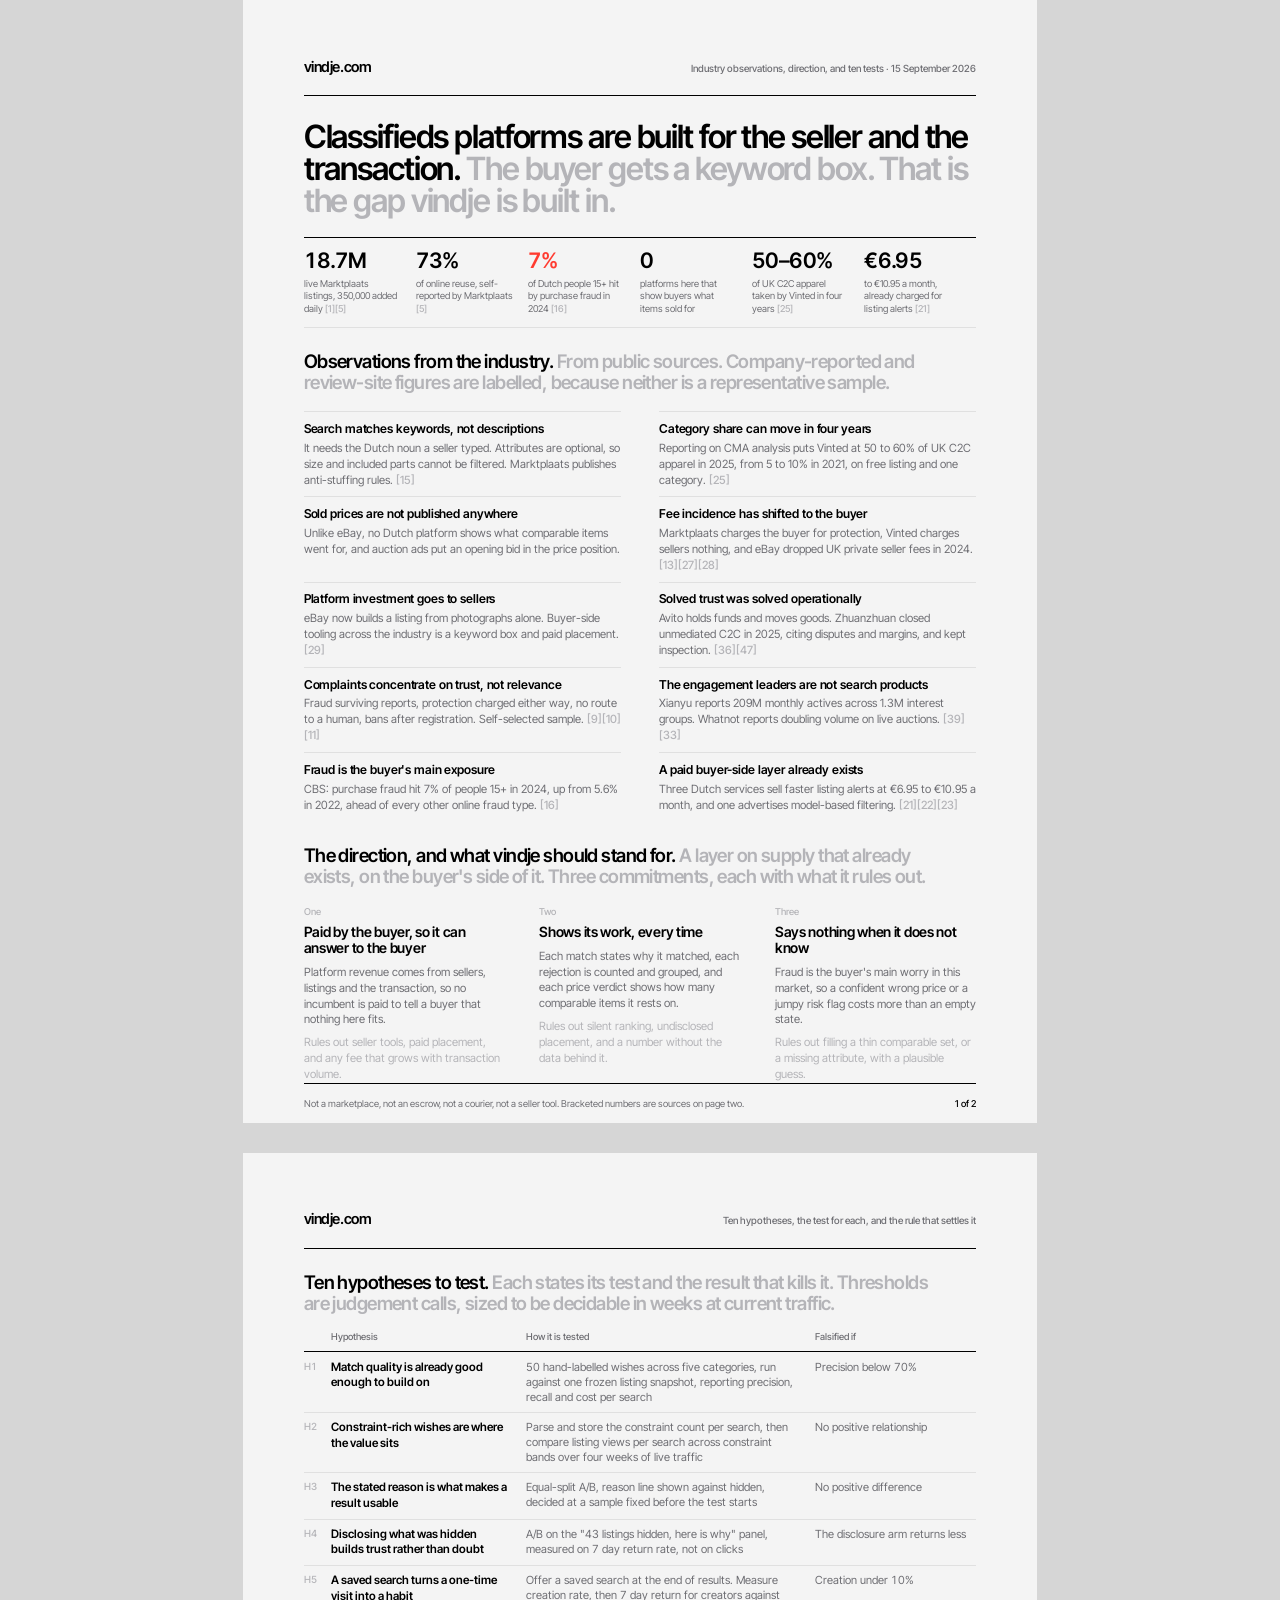
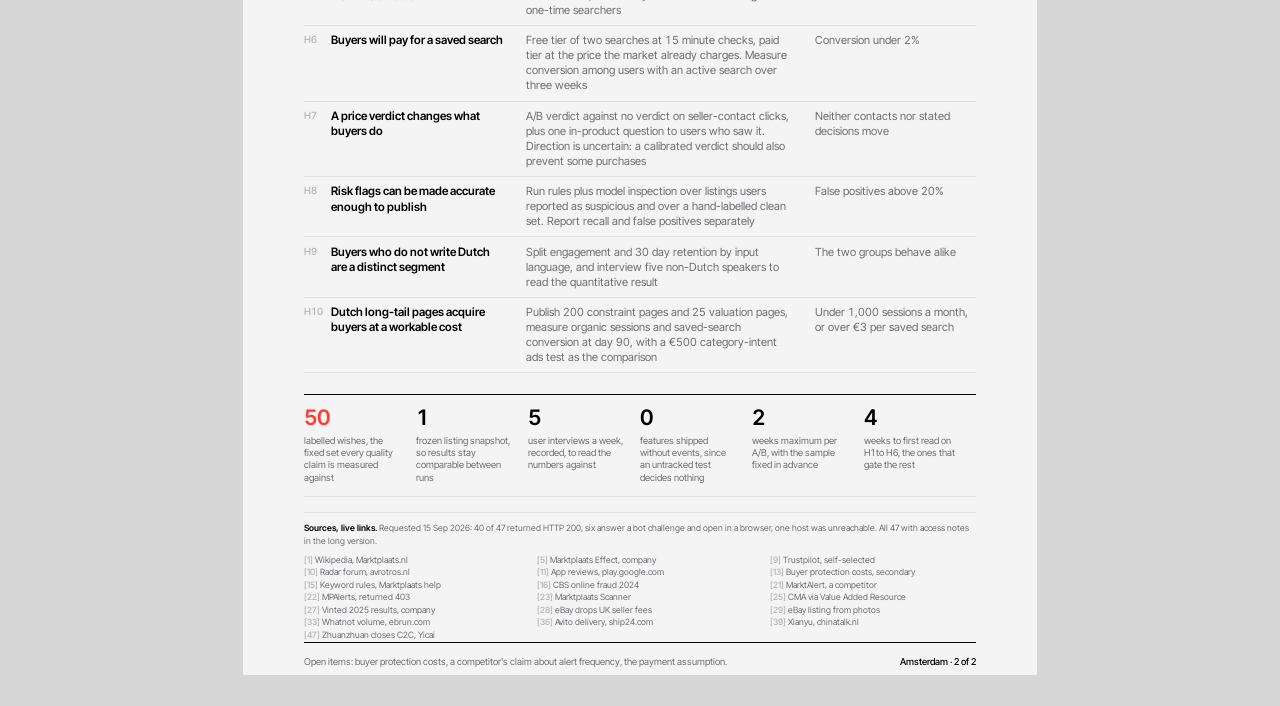
==== docs/vindje-observations-and-tests.html @ d4344ab0 "Add a second two pager: observations, direction, ten tests A new document rather than a replacement," ====
<!doctype html>
<html lang="en">
<head>
<meta charset="utf-8">
<title>vindje. Industry observations, direction, and ten tests</title>
<style>
@font-face{font-family:"Inter Tight";font-style:normal;font-weight:100 900;font-display:block;src:url([data-uri]) format("woff2");}

:root{
  --paper:#F4F4F4;
  --ink:#000000;
  --ink-2:#6E6E73;
  --ink-3:#B4B4B8;
  --hairline:#E0E0E0;
  --accent:#FF3B30;
  --font-sans:"Inter Tight",-apple-system,BlinkMacSystemFont,sans-serif;
}

*{box-sizing:border-box;margin:0;padding:0;}
html{background:#D6D6D6;}
body{
  font-family:var(--font-sans);
  color:var(--ink);
  font-size:9.4pt;
  line-height:1.45;
  -webkit-font-smoothing:antialiased;
}
td,.fig-n{font-variant-numeric:tabular-nums;}
.r{color:var(--ink-3);font-weight:500;}

.page{
  width:210mm;
  height:297mm;
  background:var(--paper);
  padding:15mm 16mm 12mm;
  margin:0 auto 8mm;
  display:flex;
  flex-direction:column;
  overflow:hidden;
}

.masthead{
  display:flex;
  justify-content:space-between;
  align-items:baseline;
  padding-bottom:4.5mm;
  border-bottom:1px solid var(--ink);
}
.wordmark{font-size:11pt;font-weight:600;letter-spacing:-.03em;}
.masthead .meta{font-size:7.4pt;font-weight:500;color:var(--ink-2);}

h1{
  font-size:24pt;
  font-weight:600;
  letter-spacing:-.035em;
  line-height:1;
  margin:6.5mm 0 0;
  max-width:36ch;
}
h1 .cont{color:var(--ink-3);}

h2{
  font-size:14pt;
  font-weight:600;
  letter-spacing:-.03em;
  line-height:1.12;
  max-width:54ch;
}
h2 .cont{color:var(--ink-3);}
.sec{margin-top:6.5mm;}

.figs{
  display:grid;
  grid-template-columns:repeat(6,1fr);
  margin-top:5.5mm;
  border-top:1px solid var(--ink);
  border-bottom:1px solid var(--hairline);
}
.fig{padding:3.1mm 4mm 3.1mm 0;}
.fig-n{font-size:16pt;font-weight:600;letter-spacing:-.03em;line-height:1;}
.fig-n.hot{color:var(--accent);}
.fig-l{margin-top:1.8mm;font-size:7.1pt;color:var(--ink-2);line-height:1.3;}

.findings{
  margin-top:4.5mm;
  display:grid;
  grid-template-columns:1fr 1fr;
  column-gap:10mm;
  list-style:none;
}
.findings li{padding:2.1mm 0;border-top:1px solid var(--hairline);}
.findings .k{display:block;font-size:9.2pt;font-weight:600;letter-spacing:-.01em;}
.findings .v{display:block;margin-top:.8mm;font-size:8.5pt;color:var(--ink-2);line-height:1.4;}

.stands{margin-top:4.5mm;display:grid;grid-template-columns:1fr 1fr 1fr;gap:9mm;}
.stands .idx{font-size:7.1pt;font-weight:500;color:var(--ink-3);}
.stands h3{font-size:10.6pt;font-weight:600;letter-spacing:-.02em;margin-top:1.5mm;line-height:1.15;}
.stands p{font-size:8.5pt;color:var(--ink-2);margin-top:2.2mm;line-height:1.4;}
.stands p.rules{margin-top:1.8mm;color:var(--ink-3);}

table{width:100%;border-collapse:collapse;margin-top:4mm;}
th{
  text-align:left;
  font-size:7.1pt;
  font-weight:500;
  color:var(--ink-2);
  padding:0 5mm 2mm 0;
  border-bottom:1px solid var(--ink);
  vertical-align:bottom;
}
th:last-child,td:last-child{padding-right:0;}
td{
  padding:1.9mm 5mm 1.9mm 0;
  border-bottom:1px solid var(--hairline);
  font-size:8.4pt;
  color:var(--ink-2);
  line-height:1.34;
  vertical-align:top;
}
td.n{color:var(--ink-3);font-weight:500;font-size:7.4pt;padding-right:2mm;}
td.lead{color:var(--ink);font-weight:600;font-size:8.7pt;}

.sources{
  margin-top:4mm;
  padding-top:2.6mm;
  border-top:1px solid var(--hairline);
  font-size:6.5pt;
  line-height:1.45;
  color:var(--ink-2);
}
.sources .head{color:var(--ink);font-weight:600;}
.sources ul{
  margin-top:1.6mm;
  list-style:none;
  display:grid;
  grid-template-columns:1fr 1fr 1fr;
  column-gap:7mm;
}
.sources a{color:var(--ink-2);text-decoration:none;}
.sources .n{color:var(--ink-3);font-weight:500;}

footer{
  margin-top:auto;
  padding-top:3.4mm;
  border-top:1px solid var(--ink);
  display:flex;
  justify-content:space-between;
  align-items:baseline;
  gap:10mm;
  font-size:7.1pt;
  color:var(--ink-2);
}
footer .sig{color:var(--ink);font-weight:500;white-space:nowrap;}

@page{size:A4;margin:0;}
@media print{
  html{background:var(--paper);}
  .page{margin:0;break-after:page;}
  .page:last-child{break-after:auto;}
  *{-webkit-print-color-adjust:exact;print-color-adjust:exact;}
}
</style>
</head>
<body>

<!-- ============ PAGE 1 ============ -->
<section class="page">
  <div class="masthead">
    <div class="wordmark">vindje.com</div>
    <div class="meta">Industry observations, direction, and ten tests &middot; 15 September 2026</div>
  </div>

  <h1>
    <span>Classifieds platforms are built for the seller and the transaction.</span>
    <span class="cont">The buyer gets a keyword box. That is the gap vindje is built in.</span>
  </h1>

  <div class="figs">
    <div class="fig"><div class="fig-n">18.7M</div><div class="fig-l">live Marktplaats listings, 350,000 added daily <span class="r">[1][5]</span></div></div>
    <div class="fig"><div class="fig-n">73%</div><div class="fig-l">of online reuse, self-reported by Marktplaats <span class="r">[5]</span></div></div>
    <div class="fig"><div class="fig-n hot">7%</div><div class="fig-l">of Dutch people 15+ hit by purchase fraud in 2024 <span class="r">[16]</span></div></div>
    <div class="fig"><div class="fig-n">0</div><div class="fig-l">platforms here that show buyers what items sold for</div></div>
    <div class="fig"><div class="fig-n">50&ndash;60%</div><div class="fig-l">of UK C2C apparel taken by Vinted in four years <span class="r">[25]</span></div></div>
    <div class="fig"><div class="fig-n">&euro;6.95</div><div class="fig-l">to &euro;10.95 a month, already charged for listing alerts <span class="r">[21]</span></div></div>
  </div>

  <div class="sec">
    <h2><span>Observations from the industry.</span> <span class="cont">From public sources. Company-reported and review-site figures are labelled, because neither is a representative sample.</span></h2>
    <ul class="findings">
      <li><span class="k">Search matches keywords, not descriptions</span><span class="v">It needs the Dutch noun a seller typed. Attributes are optional, so size and included parts cannot be filtered. Marktplaats publishes anti-stuffing rules. <span class="r">[15]</span></span></li>
      <li><span class="k">Category share can move in four years</span><span class="v">Reporting on CMA analysis puts Vinted at 50 to 60% of UK C2C apparel in 2025, from 5 to 10% in 2021, on free listing and one category. <span class="r">[25]</span></span></li>
      <li><span class="k">Sold prices are not published anywhere</span><span class="v">Unlike eBay, no Dutch platform shows what comparable items went for, and auction ads put an opening bid in the price position.</span></li>
      <li><span class="k">Fee incidence has shifted to the buyer</span><span class="v">Marktplaats charges the buyer for protection, Vinted charges sellers nothing, and eBay dropped UK private seller fees in 2024. <span class="r">[13][27][28]</span></span></li>
      <li><span class="k">Platform investment goes to sellers</span><span class="v">eBay now builds a listing from photographs alone. Buyer-side tooling across the industry is a keyword box and paid placement. <span class="r">[29]</span></span></li>
      <li><span class="k">Solved trust was solved operationally</span><span class="v">Avito holds funds and moves goods. Zhuanzhuan closed unmediated C2C in 2025, citing disputes and margins, and kept inspection. <span class="r">[36][47]</span></span></li>
      <li><span class="k">Complaints concentrate on trust, not relevance</span><span class="v">Fraud surviving reports, protection charged either way, no route to a human, bans after registration. Self-selected sample. <span class="r">[9][10][11]</span></span></li>
      <li><span class="k">The engagement leaders are not search products</span><span class="v">Xianyu reports 209M monthly actives across 1.3M interest groups. Whatnot reports doubling volume on live auctions. <span class="r">[39][33]</span></span></li>
      <li><span class="k">Fraud is the buyer's main exposure</span><span class="v">CBS: purchase fraud hit 7% of people 15+ in 2024, up from 5.6% in 2022, ahead of every other online fraud type. <span class="r">[16]</span></span></li>
      <li><span class="k">A paid buyer-side layer already exists</span><span class="v">Three Dutch services sell faster listing alerts at &euro;6.95 to &euro;10.95 a month, and one advertises model-based filtering. <span class="r">[21][22][23]</span></span></li>
    </ul>
  </div>

  <div class="sec">
    <h2><span>The direction, and what vindje should stand for.</span> <span class="cont">A layer on supply that already exists, on the buyer's side of it. Three commitments, each with what it rules out.</span></h2>
    <div class="stands">
      <div>
        <div class="idx">One</div>
        <h3>Paid by the buyer, so it can answer to the buyer</h3>
        <p>Platform revenue comes from sellers, listings and the transaction, so no incumbent is paid to tell a buyer that nothing here fits.</p>
        <p class="rules">Rules out seller tools, paid placement, and any fee that grows with transaction volume.</p>
      </div>
      <div>
        <div class="idx">Two</div>
        <h3>Shows its work, every time</h3>
        <p>Each match states why it matched, each rejection is counted and grouped, and each price verdict shows how many comparable items it rests on.</p>
        <p class="rules">Rules out silent ranking, undisclosed placement, and a number without the data behind it.</p>
      </div>
      <div>
        <div class="idx">Three</div>
        <h3>Says nothing when it does not know</h3>
        <p>Fraud is the buyer's main worry in this market, so a confident wrong price or a jumpy risk flag costs more than an empty state.</p>
        <p class="rules">Rules out filling a thin comparable set, or a missing attribute, with a plausible guess.</p>
      </div>
    </div>
  </div>

  <footer>
    <span>Not a marketplace, not an escrow, not a courier, not a seller tool. Bracketed numbers are sources on page two.</span>
    <span class="sig">1 of 2</span>
  </footer>
</section>

<!-- ============ PAGE 2 ============ -->
<section class="page">
  <div class="masthead">
    <div class="wordmark">vindje.com</div>
    <div class="meta">Ten hypotheses, the test for each, and the rule that settles it</div>
  </div>

  <div class="sec">
    <h2><span>Ten hypotheses to test.</span> <span class="cont">Each states its test and the result that kills it. Thresholds are judgement calls, sized to be decidable in weeks at current traffic.</span></h2>
    <table>
      <tr><th style="width:4%"></th><th style="width:29%">Hypothesis</th><th style="width:43%">How it is tested</th><th style="width:24%">Falsified if</th></tr>
      <tr><td class="n">H1</td><td class="lead">Match quality is already good enough to build on</td><td>50 hand-labelled wishes across five categories, run against one frozen listing snapshot, reporting precision, recall and cost per search</td><td>Precision below 70%</td></tr>
      <tr><td class="n">H2</td><td class="lead">Constraint-rich wishes are where the value sits</td><td>Parse and store the constraint count per search, then compare listing views per search across constraint bands over four weeks of live traffic</td><td>No positive relationship</td></tr>
      <tr><td class="n">H3</td><td class="lead">The stated reason is what makes a result usable</td><td>Equal-split A/B, reason line shown against hidden, decided at a sample fixed before the test starts</td><td>No positive difference</td></tr>
      <tr><td class="n">H4</td><td class="lead">Disclosing what was hidden builds trust rather than doubt</td><td>A/B on the "43 listings hidden, here is why" panel, measured on 7 day return rate, not on clicks</td><td>The disclosure arm returns less</td></tr>
      <tr><td class="n">H5</td><td class="lead">A saved search turns a one-time visit into a habit</td><td>Offer a saved search at the end of results. Measure creation rate, then 7 day return for creators against one-time searchers</td><td>Creation under 10%</td></tr>
      <tr><td class="n">H6</td><td class="lead">Buyers will pay for a saved search</td><td>Free tier of two searches at 15 minute checks, paid tier at the price the market already charges. Measure conversion among users with an active search over three weeks</td><td>Conversion under 2%</td></tr>
      <tr><td class="n">H7</td><td class="lead">A price verdict changes what buyers do</td><td>A/B verdict against no verdict on seller-contact clicks, plus one in-product question to users who saw it. Direction is uncertain: a calibrated verdict should also prevent some purchases</td><td>Neither contacts nor stated decisions move</td></tr>
      <tr><td class="n">H8</td><td class="lead">Risk flags can be made accurate enough to publish</td><td>Run rules plus model inspection over listings users reported as suspicious and over a hand-labelled clean set. Report recall and false positives separately</td><td>False positives above 20%</td></tr>
      <tr><td class="n">H9</td><td class="lead">Buyers who do not write Dutch are a distinct segment</td><td>Split engagement and 30 day retention by input language, and interview five non-Dutch speakers to read the quantitative result</td><td>The two groups behave alike</td></tr>
      <tr><td class="n">H10</td><td class="lead">Dutch long-tail pages acquire buyers at a workable cost</td><td>Publish 200 constraint pages and 25 valuation pages, measure organic sessions and saved-search conversion at day 90, with a &euro;500 category-intent ads test as the comparison</td><td>Under 1,000 sessions a month, or over &euro;3 per saved search</td></tr>
    </table>
  </div>

  <div class="figs">
    <div class="fig"><div class="fig-n hot">50</div><div class="fig-l">labelled wishes, the fixed set every quality claim is measured against</div></div>
    <div class="fig"><div class="fig-n">1</div><div class="fig-l">frozen listing snapshot, so results stay comparable between runs</div></div>
    <div class="fig"><div class="fig-n">5</div><div class="fig-l">user interviews a week, recorded, to read the numbers against</div></div>
    <div class="fig"><div class="fig-n">0</div><div class="fig-l">features shipped without events, since an untracked test decides nothing</div></div>
    <div class="fig"><div class="fig-n">2</div><div class="fig-l">weeks maximum per A/B, with the sample fixed in advance</div></div>
    <div class="fig"><div class="fig-n">4</div><div class="fig-l">weeks to first read on H1 to H6, the ones that gate the rest</div></div>
  </div>

  <div class="sources">
    <span class="head">Sources, live links.</span> Requested 15 Sep 2026: 40 of 47 returned HTTP 200, six answer a bot challenge and open in a browser, one host was unreachable. All 47 with access notes in the long version.
    <ul>
      <li><a href="https://en.wikipedia.org/wiki/Marktplaats.nl"><span class="n">[1]</span> Wikipedia, Marktplaats.nl</a></li>
      <li><a href="https://www.marktplaats.nl/m/the-marktplaats-effect/"><span class="n">[5]</span> Marktplaats Effect, company</a></li>
      <li><a href="https://www.trustpilot.com/review/www.marktplaats.nl"><span class="n">[9]</span> Trustpilot, self-selected</a></li>
      <li><a href="https://radar-forum.avrotros.nl/webwinkels-f69/problemen-met-marktplaats-nl-t17863.html"><span class="n">[10]</span> Radar forum, avrotros.nl</a></li>
      <li><a href="https://play.google.com/store/apps/details?id=nl.marktplaats.android"><span class="n">[11]</span> App reviews, play.google.com</a></li>
      <li><a href="https://marktalert.nl/blog/marktplaats-kopersbescherming-hoe-werkt-het"><span class="n">[13]</span> Buyer protection costs, secondary</a></li>
      <li><a href="https://help.marktplaats.nl/s/article/regels-over-het-gebruik-van-zoekwoorden-in-advertenties"><span class="n">[15]</span> Keyword rules, Marktplaats help</a></li>
      <li><a href="https://www.cbs.nl/nl-nl/longread/rapportages/2025/online-veiligheid-en-criminaliteit-2024/4-online-oplichting-en-fraude"><span class="n">[16]</span> CBS online fraud 2024</a></li>
      <li><a href="https://marktalert.nl/vergelijking"><span class="n">[21]</span> MarktAlert, a competitor</a></li>
      <li><a href="https://mpalerts.nl/"><span class="n">[22]</span> MPAlerts, returned 403</a></li>
      <li><a href="https://www.marktplaatsscanner.com/"><span class="n">[23]</span> Marktplaats Scanner</a></li>
      <li><a href="https://www.valueaddedresource.net/cma-vinted-leads-uk-apparel-gmv/"><span class="n">[25]</span> CMA via Value Added Resource</a></li>
      <li><a href="https://company.vinted.com/newsroom/financial-results-2025"><span class="n">[27]</span> Vinted 2025 results, company</a></li>
      <li><a href="https://techcrunch.com/2024/10/01/ebay-removes-uk-seller-fees-to-counter-new-wave-of-marketplace-startups"><span class="n">[28]</span> eBay drops UK seller fees</a></li>
      <li><a href="https://www.valueaddedresource.net/ebay-ai-magical-listing-revisited/"><span class="n">[29]</span> eBay listing from photos</a></li>
      <li><a href="https://english.ebrun.com/20260211/640428.shtml"><span class="n">[33]</span> Whatnot volume, ebrun.com</a></li>
      <li><a href="https://www.ship24.com/shops/avito-tracking"><span class="n">[36]</span> Avito delivery, ship24.com</a></li>
      <li><a href="https://www.chinatalk.nl/alibabas-xianyu-more-than-just-a-second-hand-marketplace/"><span class="n">[39]</span> Xianyu, chinatalk.nl</a></li>
      <li><a href="https://www.yicaiglobal.com/news/chinese-used-goods-site-zhuanzhuan-to-close-c2c-market-due-to-disputes-profit-margin"><span class="n">[47]</span> Zhuanzhuan closes C2C, Yicai</a></li>
    </ul>
  </div>

  <footer>
    <span>Open items: buyer protection costs, a competitor's claim about alert frequency, the payment assumption.</span>
    <span class="sig">Amsterdam &middot; 2 of 2</span>
  </footer>
</section>

</body>
</html>
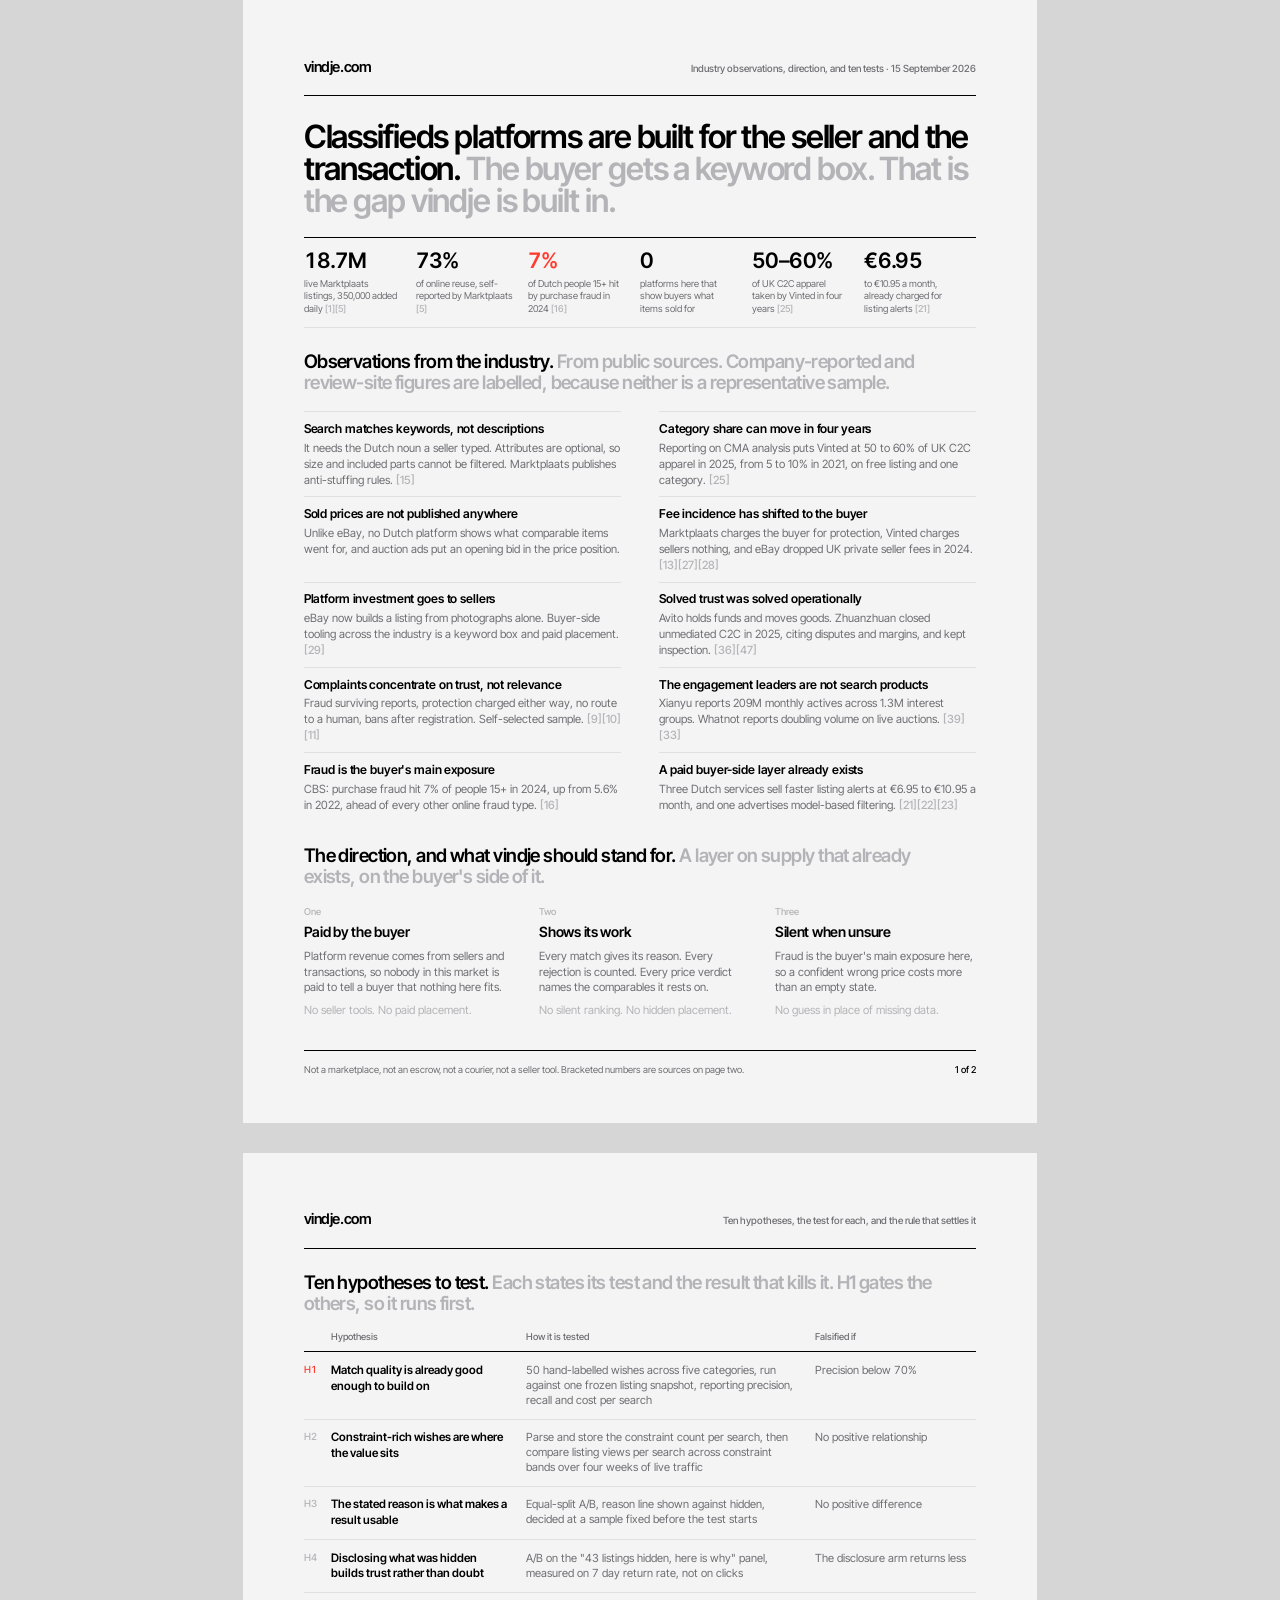
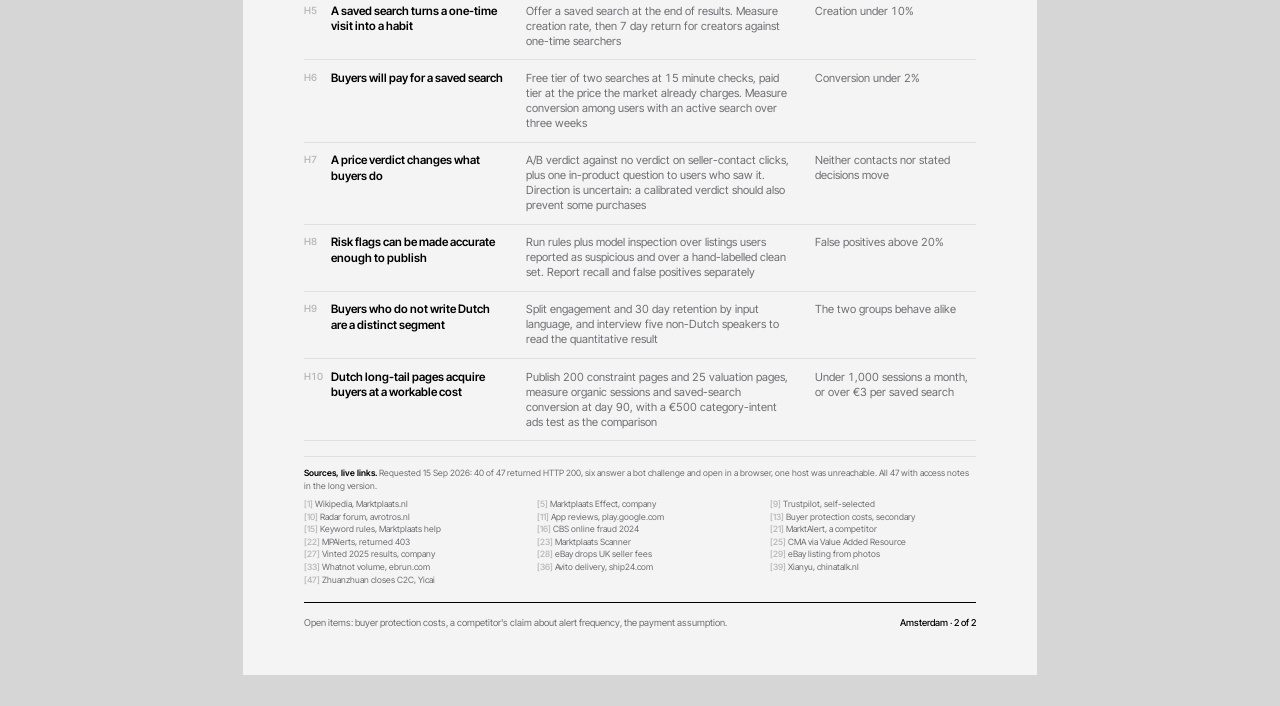
==== commit 681b2e3d: "Drop the method band, simplify the direction section The six figure method band on page two is remov" ====
--- a/docs/vindje-observations-and-tests.html
+++ b/docs/vindje-observations-and-tests.html
@@ -110,7 +110,7 @@
 }
 th:last-child,td:last-child{padding-right:0;}
 td{
-  padding:1.9mm 5mm 1.9mm 0;
+  padding:2.8mm 5mm 2.8mm 0;
   border-bottom:1px solid var(--hairline);
   font-size:8.4pt;
   color:var(--ink-2);
@@ -201,25 +201,25 @@
   </div>
 
   <div class="sec">
-    <h2><span>The direction, and what vindje should stand for.</span> <span class="cont">A layer on supply that already exists, on the buyer's side of it. Three commitments, each with what it rules out.</span></h2>
+    <h2><span>The direction, and what vindje should stand for.</span> <span class="cont">A layer on supply that already exists, on the buyer's side of it.</span></h2>
     <div class="stands">
       <div>
         <div class="idx">One</div>
-        <h3>Paid by the buyer, so it can answer to the buyer</h3>
-        <p>Platform revenue comes from sellers, listings and the transaction, so no incumbent is paid to tell a buyer that nothing here fits.</p>
-        <p class="rules">Rules out seller tools, paid placement, and any fee that grows with transaction volume.</p>
+        <h3>Paid by the buyer</h3>
+        <p>Platform revenue comes from sellers and transactions, so nobody in this market is paid to tell a buyer that nothing here fits.</p>
+        <p class="rules">No seller tools. No paid placement.</p>
       </div>
       <div>
         <div class="idx">Two</div>
-        <h3>Shows its work, every time</h3>
-        <p>Each match states why it matched, each rejection is counted and grouped, and each price verdict shows how many comparable items it rests on.</p>
-        <p class="rules">Rules out silent ranking, undisclosed placement, and a number without the data behind it.</p>
+        <h3>Shows its work</h3>
+        <p>Every match gives its reason. Every rejection is counted. Every price verdict names the comparables it rests on.</p>
+        <p class="rules">No silent ranking. No hidden placement.</p>
       </div>
       <div>
         <div class="idx">Three</div>
-        <h3>Says nothing when it does not know</h3>
-        <p>Fraud is the buyer's main worry in this market, so a confident wrong price or a jumpy risk flag costs more than an empty state.</p>
-        <p class="rules">Rules out filling a thin comparable set, or a missing attribute, with a plausible guess.</p>
+        <h3>Silent when unsure</h3>
+        <p>Fraud is the buyer's main exposure here, so a confident wrong price costs more than an empty state.</p>
+        <p class="rules">No guess in place of missing data.</p>
       </div>
     </div>
   </div>
@@ -238,10 +238,10 @@
   </div>
 
   <div class="sec">
-    <h2><span>Ten hypotheses to test.</span> <span class="cont">Each states its test and the result that kills it. Thresholds are judgement calls, sized to be decidable in weeks at current traffic.</span></h2>
+    <h2><span>Ten hypotheses to test.</span> <span class="cont">Each states its test and the result that kills it. H1 gates the others, so it runs first.</span></h2>
     <table>
       <tr><th style="width:4%"></th><th style="width:29%">Hypothesis</th><th style="width:43%">How it is tested</th><th style="width:24%">Falsified if</th></tr>
-      <tr><td class="n">H1</td><td class="lead">Match quality is already good enough to build on</td><td>50 hand-labelled wishes across five categories, run against one frozen listing snapshot, reporting precision, recall and cost per search</td><td>Precision below 70%</td></tr>
+      <tr><td class="n" style="color:var(--accent)">H1</td><td class="lead">Match quality is already good enough to build on</td><td>50 hand-labelled wishes across five categories, run against one frozen listing snapshot, reporting precision, recall and cost per search</td><td>Precision below 70%</td></tr>
       <tr><td class="n">H2</td><td class="lead">Constraint-rich wishes are where the value sits</td><td>Parse and store the constraint count per search, then compare listing views per search across constraint bands over four weeks of live traffic</td><td>No positive relationship</td></tr>
       <tr><td class="n">H3</td><td class="lead">The stated reason is what makes a result usable</td><td>Equal-split A/B, reason line shown against hidden, decided at a sample fixed before the test starts</td><td>No positive difference</td></tr>
       <tr><td class="n">H4</td><td class="lead">Disclosing what was hidden builds trust rather than doubt</td><td>A/B on the "43 listings hidden, here is why" panel, measured on 7 day return rate, not on clicks</td><td>The disclosure arm returns less</td></tr>
@@ -252,15 +252,6 @@
       <tr><td class="n">H9</td><td class="lead">Buyers who do not write Dutch are a distinct segment</td><td>Split engagement and 30 day retention by input language, and interview five non-Dutch speakers to read the quantitative result</td><td>The two groups behave alike</td></tr>
       <tr><td class="n">H10</td><td class="lead">Dutch long-tail pages acquire buyers at a workable cost</td><td>Publish 200 constraint pages and 25 valuation pages, measure organic sessions and saved-search conversion at day 90, with a &euro;500 category-intent ads test as the comparison</td><td>Under 1,000 sessions a month, or over &euro;3 per saved search</td></tr>
     </table>
-  </div>
-
-  <div class="figs">
-    <div class="fig"><div class="fig-n hot">50</div><div class="fig-l">labelled wishes, the fixed set every quality claim is measured against</div></div>
-    <div class="fig"><div class="fig-n">1</div><div class="fig-l">frozen listing snapshot, so results stay comparable between runs</div></div>
-    <div class="fig"><div class="fig-n">5</div><div class="fig-l">user interviews a week, recorded, to read the numbers against</div></div>
-    <div class="fig"><div class="fig-n">0</div><div class="fig-l">features shipped without events, since an untracked test decides nothing</div></div>
-    <div class="fig"><div class="fig-n">2</div><div class="fig-l">weeks maximum per A/B, with the sample fixed in advance</div></div>
-    <div class="fig"><div class="fig-n">4</div><div class="fig-l">weeks to first read on H1 to H6, the ones that gate the rest</div></div>
   </div>
 
   <div class="sources">
